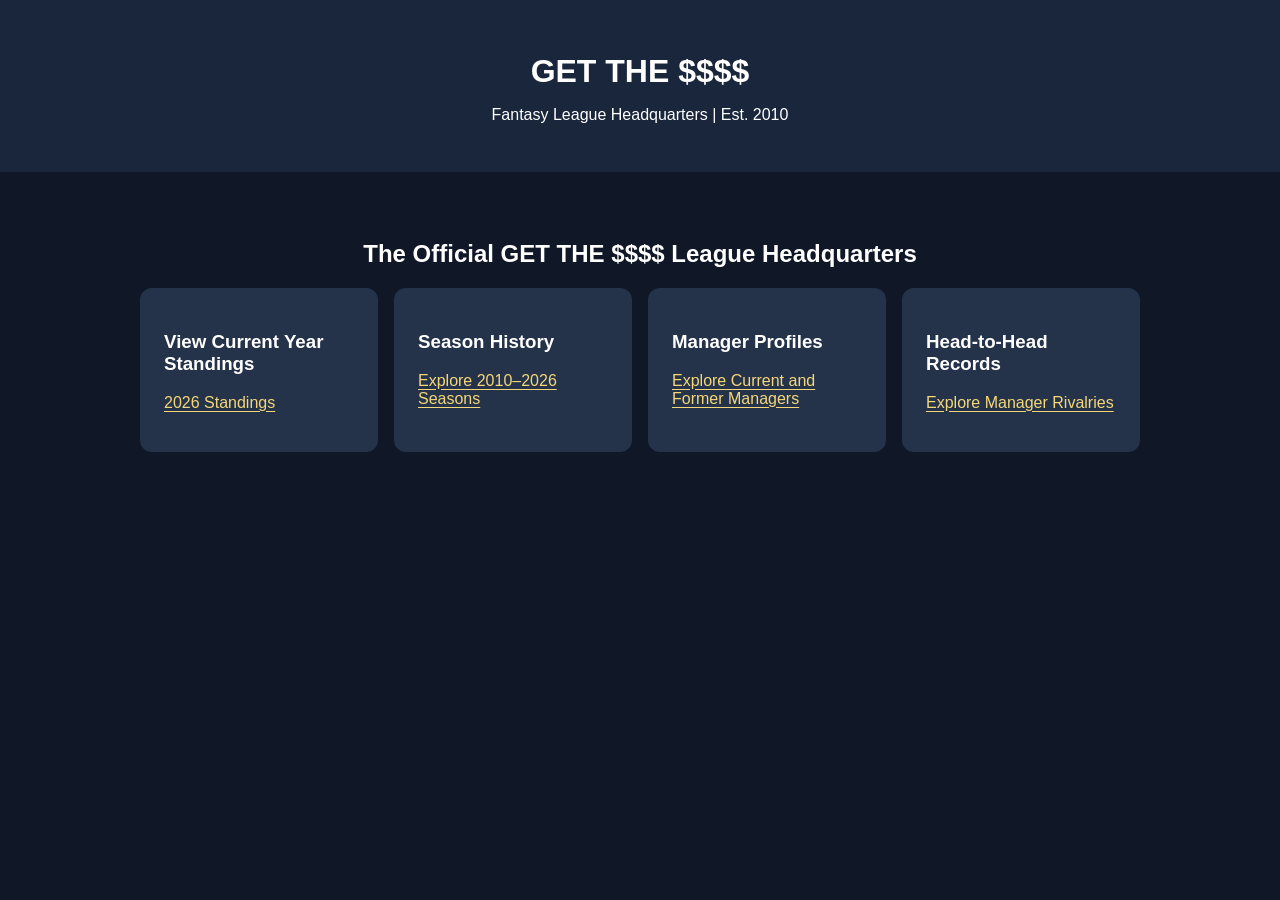
==== index.html @ 5e6793ff "Update index.html" ====
<!DOCTYPE html>
<html lang="en">
<head>
  <meta charset="UTF-8">
  <meta name="viewport" content="width=device-width, initial-scale=1">
  <title>GET THE $$$$ | League Headquarters</title>
  <style>
    body {
      margin: 0;
      background: #101827;
      color: white;
      font-family: Arial, sans-serif;
    }
    header {
      background: #19263b;
      padding: 32px;
      text-align: center;
    }
    h1 { margin-bottom: 8px; }
    main {
      max-width: 1000px;
      margin: 32px auto;
      padding: 16px;
    }
    .cards {
      display: grid;
      grid-template-columns: repeat(auto-fit, minmax(220px, 1fr));
      gap: 16px;
    }
    .card {
      background: #24334a;
      padding: 24px;
      border-radius: 12px;
    }
      a,
a:visited {
  color: #f5d77a;
  text-decoration: underline;
  text-underline-offset: 3px;
}

a:hover,
a:focus-visible {
  color: #ffffff;
}

a:focus-visible {
  outline: 2px solid #f5d77a;
  outline-offset: 4px;
}
  </style>
</head>
<body>
  <header>
    <h1>GET THE $$$$</h1>
    <p>Fantasy League Headquarters | Est. 2010</p>
  </header>

  <main>
    <h2 style="text-align: center;">
  The Official GET THE $$$$ League Headquarters
</h2>
    <div class="cards">
      <div class="card">
        <h3>View Current Year Standings</h3>
        <p><a href="./standings.html">2026 Standings</a></p>
      </div>
      <div class="card">
        <h3>Season History</h3>
        <p><a href="./history.html">Explore 2010–2026 Seasons</a></p>
      </div>
      <div class="card">
        <h3>Manager Profiles</h3>
        <p><a href="./managers.html">Explore Current and Former Managers</a></p>
      </div>
      <div class="card">
        <h3>Head-to-Head Records</h3>
        <p><a href="./h2h.html">Explore Manager Rivalries</a></p>
      </div>
    </div>
  </main>
</body>
</html>
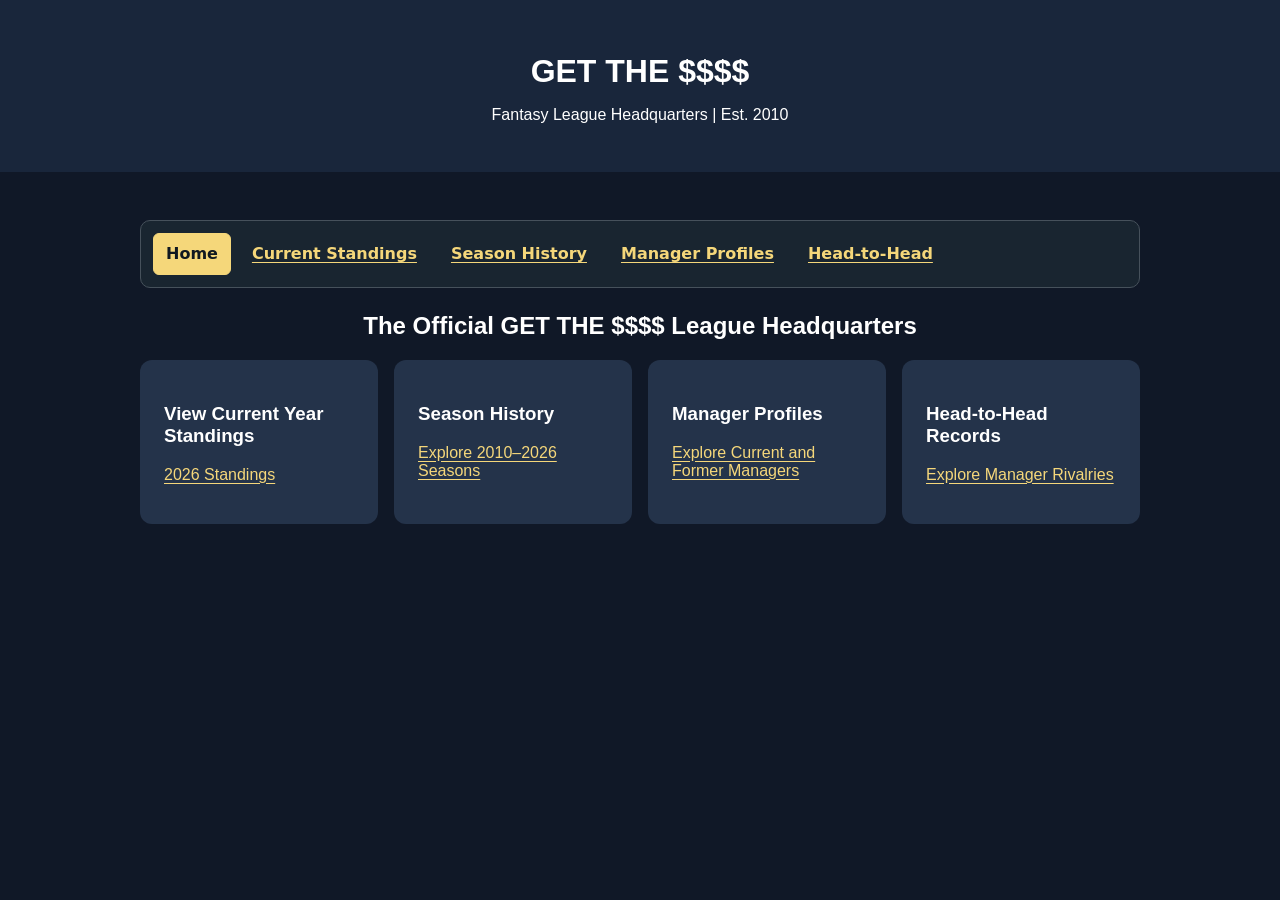
==== commit 687336c8: "Update index.html" ====
--- a/index.html
+++ b/index.html
@@ -50,6 +50,8 @@
   outline-offset: 4px;
 }
   </style>
+  <link rel="stylesheet" href="./navigation.css">
+<script src="./navigation.js" defer></script>
 </head>
 <body>
   <header>
@@ -58,6 +60,13 @@
   </header>
 
   <main>
+    <nav class="league-nav" aria-label="League pages">
+  <a href="./">Home</a>
+  <a href="./standings.html">Current Standings</a>
+  <a href="./history.html">Season History</a>
+  <a href="./managers.html">Manager Profiles</a>
+  <a href="./h2h.html">Head-to-Head</a>
+</nav>
     <h2 style="text-align: center;">
   The Official GET THE $$$$ League Headquarters
 </h2>
--- a/navigation.css
+++ b/navigation.css
@@ -0,0 +1,38 @@
+/* Shared navigation for every League Headquarters page. */
+.league-nav {
+  display: flex;
+  flex-wrap: wrap;
+  gap: 8px;
+  margin: 0 0 24px;
+  padding: 12px;
+  border: 1px solid #46515b;
+  border-radius: 10px;
+  background: #192530;
+  text-align: left;
+}
+.league-nav a,
+.league-nav a:visited {
+  display: block;
+  padding: 8px 12px;
+  border: 1px solid transparent;
+  border-radius: 6px;
+  color: #f5d77a;
+  font: 600 16px/1.5 system-ui, sans-serif;
+  text-decoration: underline;
+  text-underline-offset: 3px;
+}
+.league-nav a:hover {
+  color: #ffffff;
+  background: #25323e;
+}
+.league-nav a[aria-current="page"],
+.league-nav a[aria-current="page"]:visited {
+  color: #101820;
+  background: #f5d77a;
+  border-color: #f5d77a;
+  text-decoration: none;
+}
+.league-nav a:focus-visible {
+  outline: 2px solid #ffffff;
+  outline-offset: 3px;
+}
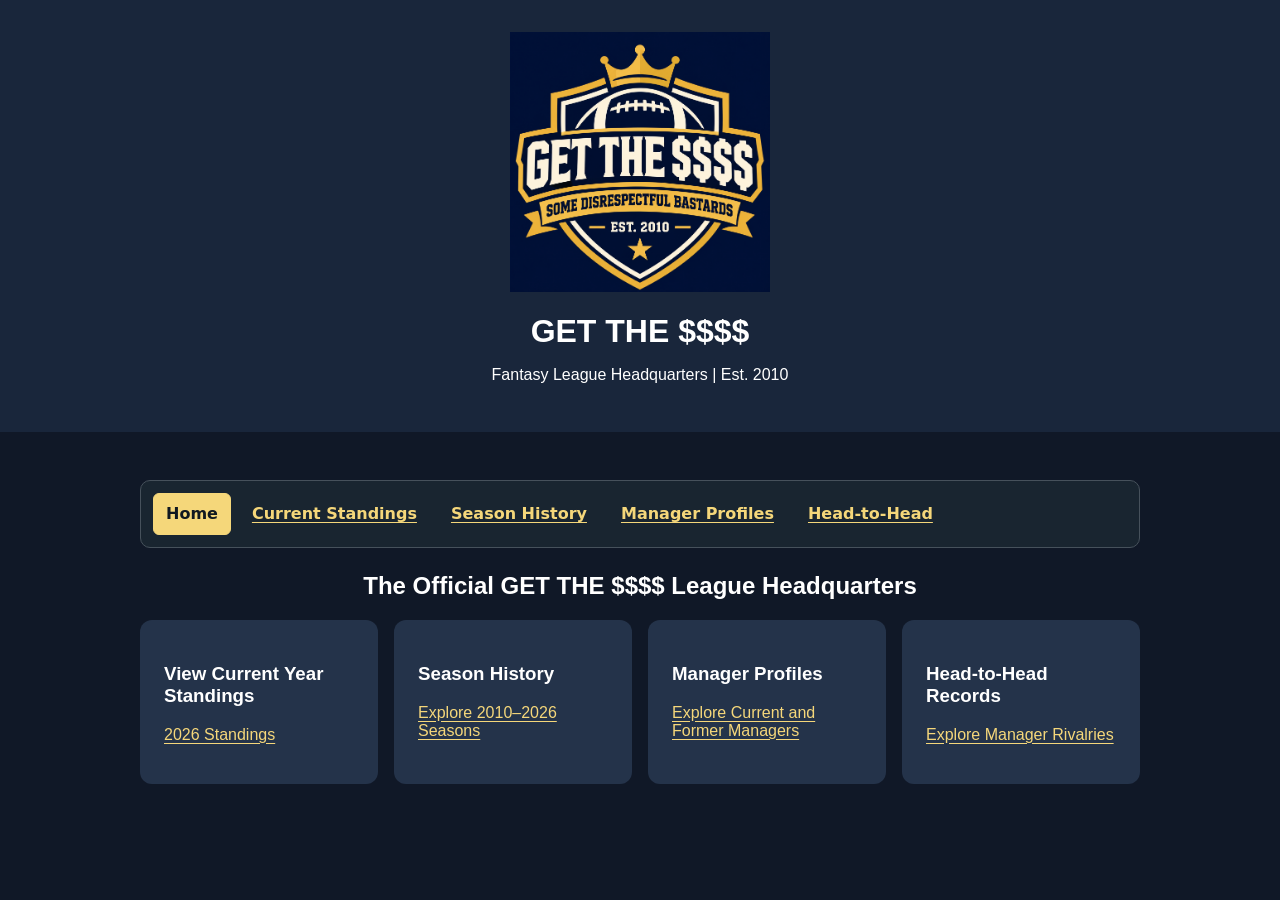
==== commit 46912491: "Update index.html" ====
--- a/index.html
+++ b/index.html
@@ -49,12 +49,24 @@
   outline: 2px solid #f5d77a;
   outline-offset: 4px;
 }
+ .league-crest {
+  display: block;
+  width: min(260px, 70vw);
+  height: auto;
+  margin: 0 auto 20px;
+}
   </style>
   <link rel="stylesheet" href="./navigation.css">
 <script src="./navigation.js" defer></script>
 </head>
 <body>
   <header>
+    
+    <img
+  class="league-crest"
+  src="./league-crest.png"
+  alt="GET THE $$$$ — Some Disrespectful Bastards — Est. 2010"
+>
     <h1>GET THE $$$$</h1>
     <p>Fantasy League Headquarters | Est. 2010</p>
   </header>
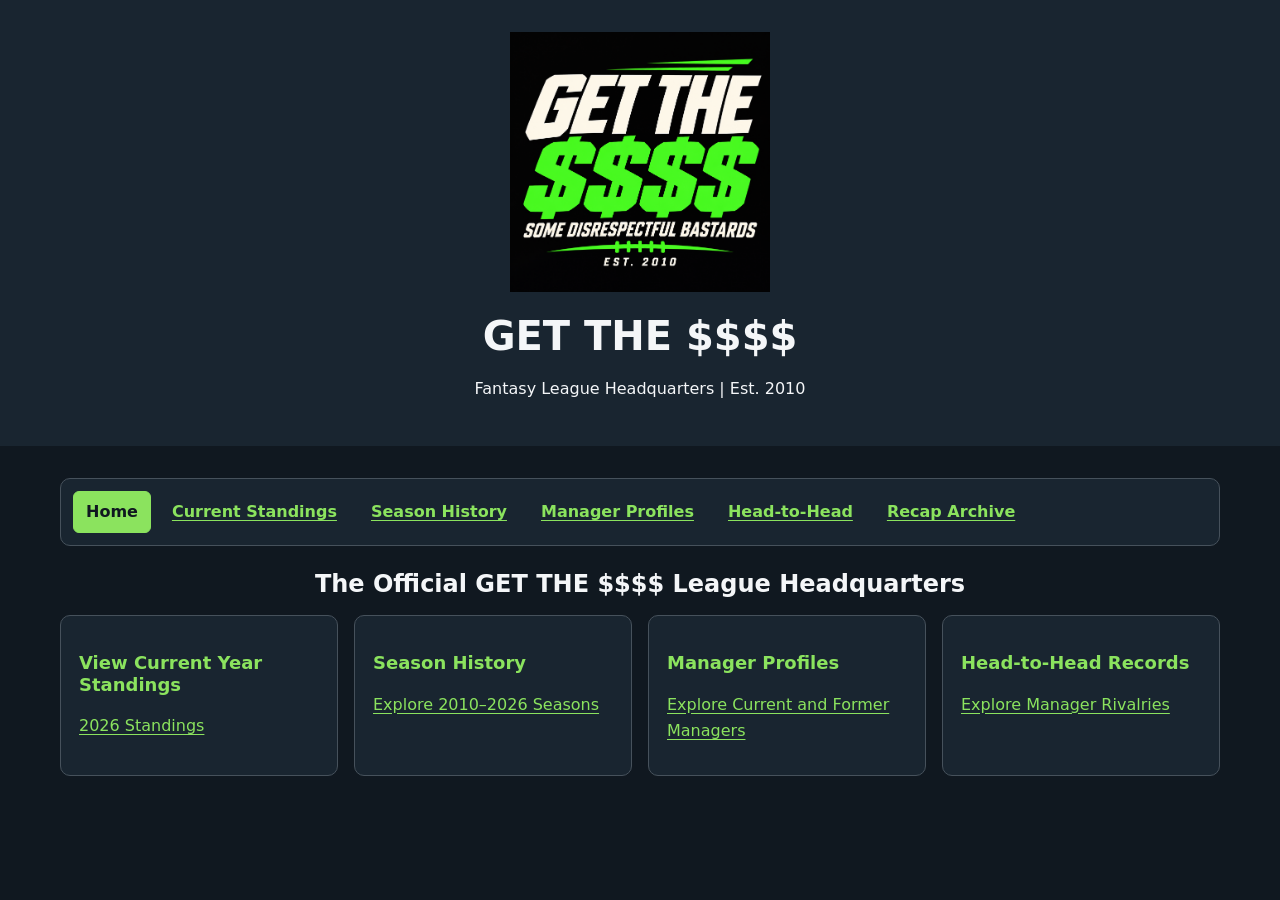
==== commit b394b7c4: "Update index.html" ====
--- a/index.html
+++ b/index.html
@@ -58,6 +58,7 @@
   </style>
   <link rel="stylesheet" href="./navigation.css">
 <script src="./navigation.js" defer></script>
+<link rel="stylesheet" href="./site.css">
 </head>
 <body>
   <header>
--- a/site.css
+++ b/site.css
@@ -0,0 +1,150 @@
+/* GET THE $$$$ — shared presentation.
+   Load AFTER each page's existing styles and navigation.css.
+   Start future site-wide changes with the variables below. */
+:root {
+  color-scheme: dark;
+  --league-bg: #101820;
+  --league-surface: #192530;
+  --league-surface-raised: #25323e;
+  --league-text: #f4f6f8;
+  --league-muted: #c1cbd3;
+  --league-accent: #8be35e;
+  --league-border: #46515b;
+  --league-focus: #ffffff;
+  --league-secondary-chart: #8fc7f4;
+  --league-width: 1200px;
+  --league-radius: 10px;
+  --league-gap: 16px;
+  --league-font: system-ui, -apple-system, BlinkMacSystemFont, "Segoe UI", sans-serif;
+}
+
+*, *::before, *::after { box-sizing: border-box; }
+body {
+  margin: 0;
+  background: var(--league-bg);
+  color: var(--league-text);
+  font: 16px/1.65 var(--league-font);
+}
+main {
+  width: 100%;
+  max-width: var(--league-width);
+  margin: 0 auto;
+  padding: 32px 20px 48px;
+}
+body > header {
+  padding: 32px 20px;
+  background: var(--league-surface);
+  color: var(--league-text);
+  text-align: center;
+}
+h1, h2, h3 { line-height: 1.2; }
+h1 { font-size: clamp(2rem, 4vw, 2.5rem); margin: 20px 0 16px; }
+h2 { font-size: 1.5rem; margin: 24px 0 16px; }
+h3 { font-size: 1.125rem; }
+p { margin: 12px 0; }
+.eyebrow {
+  color: var(--league-accent);
+  font-size: .9rem;
+  font-weight: 800;
+  letter-spacing: .08em;
+}
+a, a:visited { color: var(--league-accent); text-underline-offset: 3px; }
+a:hover, a:focus-visible { color: var(--league-text); }
+a:focus-visible, button:focus-visible, select:focus-visible,
+input:focus-visible, [tabindex="0"]:focus-visible {
+  outline: 2px solid var(--league-focus);
+  outline-offset: 4px;
+}
+footer, figcaption, .subtext, .muted,
+#load-status, #status, #search-results, #participation, #current-season, #season-notes {
+  color: var(--league-muted);
+  font-style: italic;
+}
+footer { margin-top: 28px; }
+label, #season-summary { font-weight: 700; }
+select, input[type="search"] {
+  display: block;
+  max-width: 100%;
+  padding: 10px 12px;
+  margin: 6px 0 20px;
+  border: 1px solid #aab7c4;
+  border-radius: 6px;
+  background: var(--league-surface-raised);
+  color: var(--league-text);
+  font: inherit;
+}
+input[type="search"] { width: 100%; max-width: 460px; }
+input[type="search"]::placeholder { color: var(--league-muted); }
+.controls, .archive-controls { display: flex; flex-wrap: wrap; gap: 20px; }
+.cards {
+  display: grid;
+  grid-template-columns: repeat(auto-fit, minmax(min(190px, 100%), 1fr));
+  gap: var(--league-gap);
+}
+.card, .bracket-chart {
+  background: var(--league-surface);
+  border: 1px solid var(--league-border);
+  border-radius: var(--league-radius);
+}
+.card { padding: 18px; }
+.card h3, .value, #champions { color: var(--league-accent); }
+.value { display: block; font-size: 1.6rem; font-weight: 800; }
+.scroll {
+  overflow-x: auto;
+  border: 1px solid var(--league-border);
+  border-radius: var(--league-radius);
+}
+table { width: 100%; border-collapse: collapse; white-space: nowrap; }
+caption { padding: 16px; text-align: left; font-weight: 700; }
+th, td { padding: 12px 16px; border-top: 1px solid #38434d; text-align: left; }
+thead { background: var(--league-surface-raised); }
+tbody tr:nth-child(even) { background: var(--league-surface); }
+.number { font-variant-numeric: tabular-nums; }
+/* Preserve red/green checkerboard result colors; only the selected outline changes. */
+.checkerboard button[aria-pressed="true"] {
+  outline: 3px solid var(--league-accent);
+  outline-offset: -3px;
+}
+.playoffs, .fill { background: var(--league-accent); }
+.sacko, .fill.blue { background: var(--league-secondary-chart); }
+.season-chips li { border-left-color: var(--league-accent); }
+.season-chips li.sacko-season { border-left-color: var(--league-secondary-chart); }
+.hero { border-top-color: var(--league-accent); }
+.art-corrections { border-left-color: var(--league-accent); }
+
+/* Shared navigation layout and theme, including the current page. */
+.league-nav {
+  display: flex;
+  flex-wrap: wrap;
+  gap: 8px;
+  margin: 0 0 24px;
+  padding: 12px;
+  border: 1px solid var(--league-border);
+  border-radius: var(--league-radius);
+  background: var(--league-surface);
+  text-align: left;
+}
+.league-nav a, .league-nav a:visited {
+  display: block;
+  padding: 8px 12px;
+  border: 1px solid transparent;
+  border-radius: 6px;
+  color: var(--league-accent);
+  font: 600 16px/1.5 var(--league-font);
+  text-decoration: underline;
+  text-underline-offset: 3px;
+}
+.league-nav a:hover { color: var(--league-text); background: var(--league-surface-raised); }
+.league-nav a[aria-current="page"], .league-nav a[aria-current="page"]:visited {
+  color: var(--league-bg);
+  background: var(--league-accent);
+  border-color: var(--league-accent);
+  text-decoration: none;
+}
+.league-nav a:focus-visible { outline: 2px solid var(--league-focus); outline-offset: 3px; }
+@media (max-width: 600px) {
+  main { padding: 24px 16px 36px; }
+  .league-nav { padding: 8px; gap: 4px; }
+  .league-nav a, .league-nav a:visited { padding: 8px 10px; }
+  .controls, .archive-controls { gap: 12px; }
+}
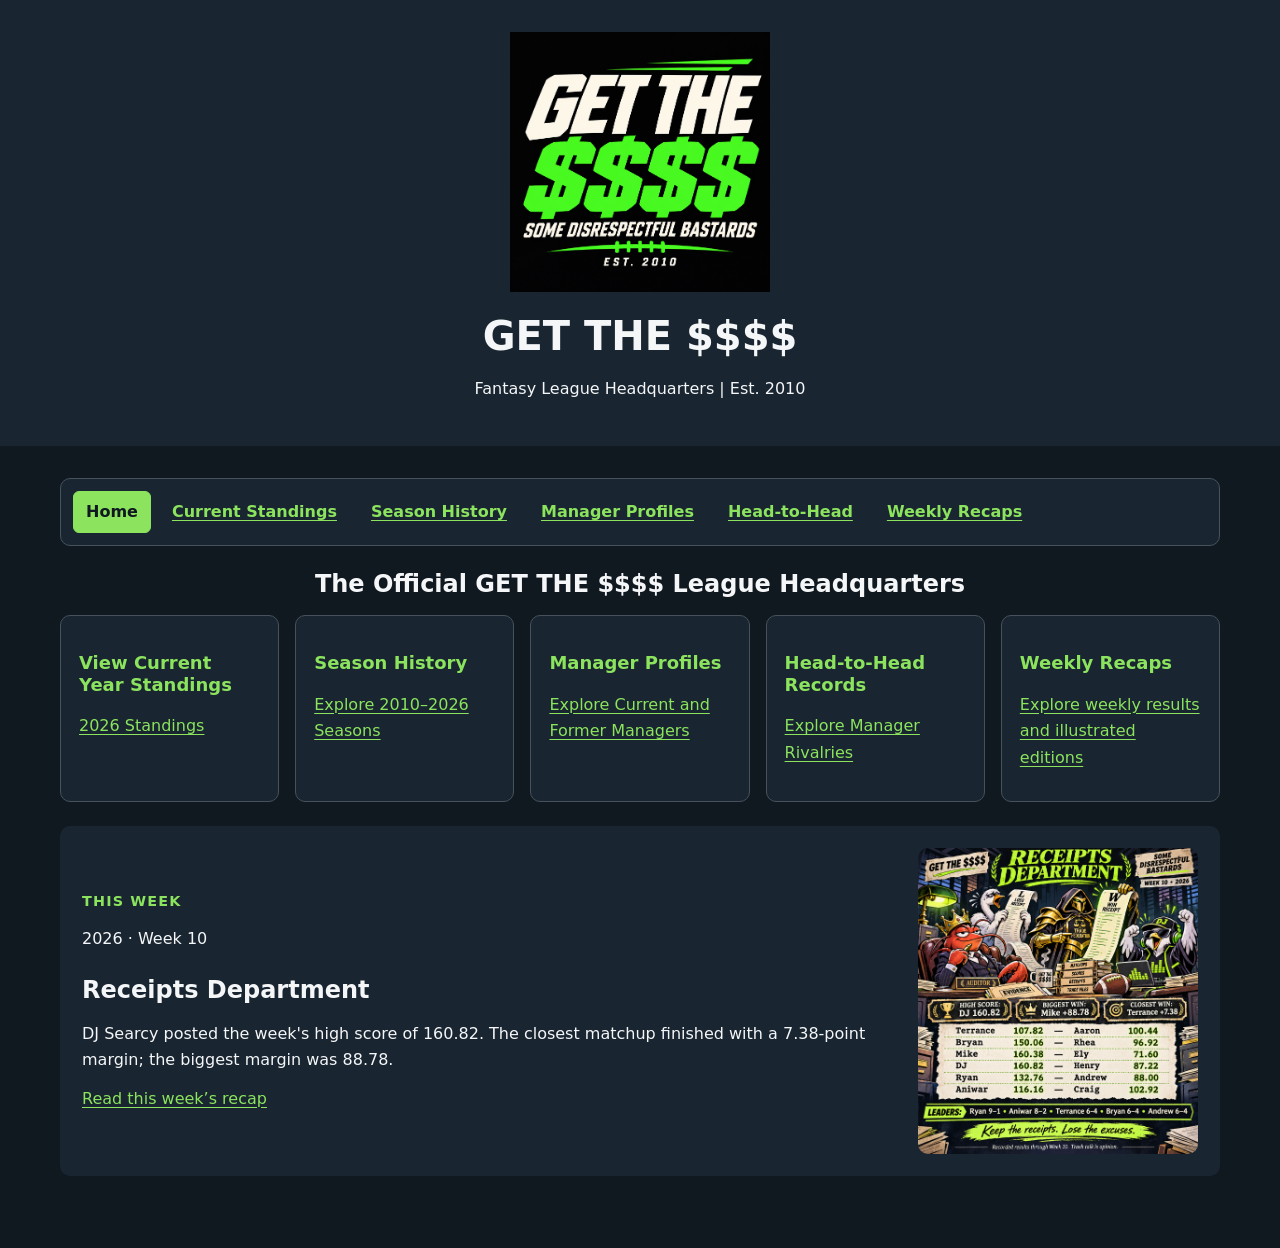
==== commit de8078b1: "Upgrade weekly recaps with Sleeper awards, transactions, sharing, and corrected artwork" ====
--- a/index.html
+++ b/index.html
@@ -58,7 +58,9 @@
   </style>
   <link rel="stylesheet" href="./navigation.css">
 <script src="./navigation.js" defer></script>
+<script src="./home-recap.js" defer></script>
 <link rel="stylesheet" href="./site.css">
+<link rel="icon" type="image/svg+xml" href="./favicon.svg">
 </head>
 <body>
   <header>
@@ -79,6 +81,7 @@
   <a href="./history.html">Season History</a>
   <a href="./managers.html">Manager Profiles</a>
   <a href="./h2h.html">Head-to-Head</a>
+  <a href="./recaps.html">Weekly Recaps</a>
 </nav>
     <h2 style="text-align: center;">
   The Official GET THE $$$$ League Headquarters
@@ -100,7 +103,11 @@
         <h3>Head-to-Head Records</h3>
         <p><a href="./h2h.html">Explore Manager Rivalries</a></p>
       </div>
+      <div class="card"><h3>Weekly Recaps</h3><p><a href="./recaps.html">Explore weekly results and illustrated editions</a></p></div>
     </div>
+    <!-- THIS-WEEK-START -->
+<section class="this-week" id="this-week" aria-label="This week in the league"><div><p class="eyebrow">THIS WEEK</p><p data-week-label>2026 · Week 10</p><h2 data-headline>Receipts Department</h2><p data-story>DJ Searcy posted the week&#x27;s high score of 160.82. The closest matchup finished with a 7.38-point margin; the biggest margin was 88.78.</p><p><a href="./recaps.html?year=2026&amp;week=10">Read this week’s recap</a></p></div><img src="./recap-week-10-2026.png" alt="Week 10 Receipts Department illustrated recap: league mascots in a sports auditing office, six verified matchups, DJ’s 160.82 high score, Mike’s 88.78-point biggest win, and Terrance’s 7.38-point closest win." loading="lazy"></section>
+    <!-- THIS-WEEK-END -->
   </main>
 </body>
 </html>
--- a/site.css
+++ b/site.css
@@ -95,6 +95,26 @@
   border-radius: var(--league-radius);
 }
 table { width: 100%; border-collapse: collapse; white-space: nowrap; }
+th { white-space: normal; overflow-wrap: normal; }
+#recap-article table, #saved-recap-fallback table { white-space: normal; }
+.columns > * { min-width: 0; }
+.scroll { max-width: 100%; }
+#recap-article td, #saved-recap-fallback td { vertical-align: top; }
+#recap-article .cards, #position-awards-group { margin-bottom: 24px; }
+#weekly-awards { grid-template-columns: repeat(4,minmax(0,1fr)); }
+.movement-up { color: var(--league-accent); }
+.movement-down { color: #ffb1b1; }
+@media (max-width: 950px) { #weekly-awards { grid-template-columns: repeat(2,minmax(0,1fr)); } }
+@media (max-width: 480px) { #weekly-awards { grid-template-columns: 1fr; } }
+summary { font-weight: 700; padding: 12px 0; }
+.transaction-table { white-space: normal; }
+.transaction-table td { vertical-align: top; }
+.transaction-table td:first-child { width: 36%; }
+.transaction-table p { margin: 4px 0; }
+.this-week { margin: 24px 0; padding: 22px; background: var(--league-surface); border-radius: var(--league-radius); display: grid; grid-template-columns: minmax(0,1fr) minmax(180px,280px); gap: 24px; align-items: center; }
+.this-week img { width: 100%; height: auto; border-radius: var(--league-radius); }
+button { background: var(--league-surface-raised); color: var(--league-text); border: 1px solid var(--league-border); border-radius: 6px; padding: 10px 14px; font: inherit; }
+@media (max-width: 600px) { .this-week { grid-template-columns: 1fr; } th, td { padding: 10px 8px; } }
 caption { padding: 16px; text-align: left; font-weight: 700; }
 th, td { padding: 12px 16px; border-top: 1px solid #38434d; text-align: left; }
 thead { background: var(--league-surface-raised); }
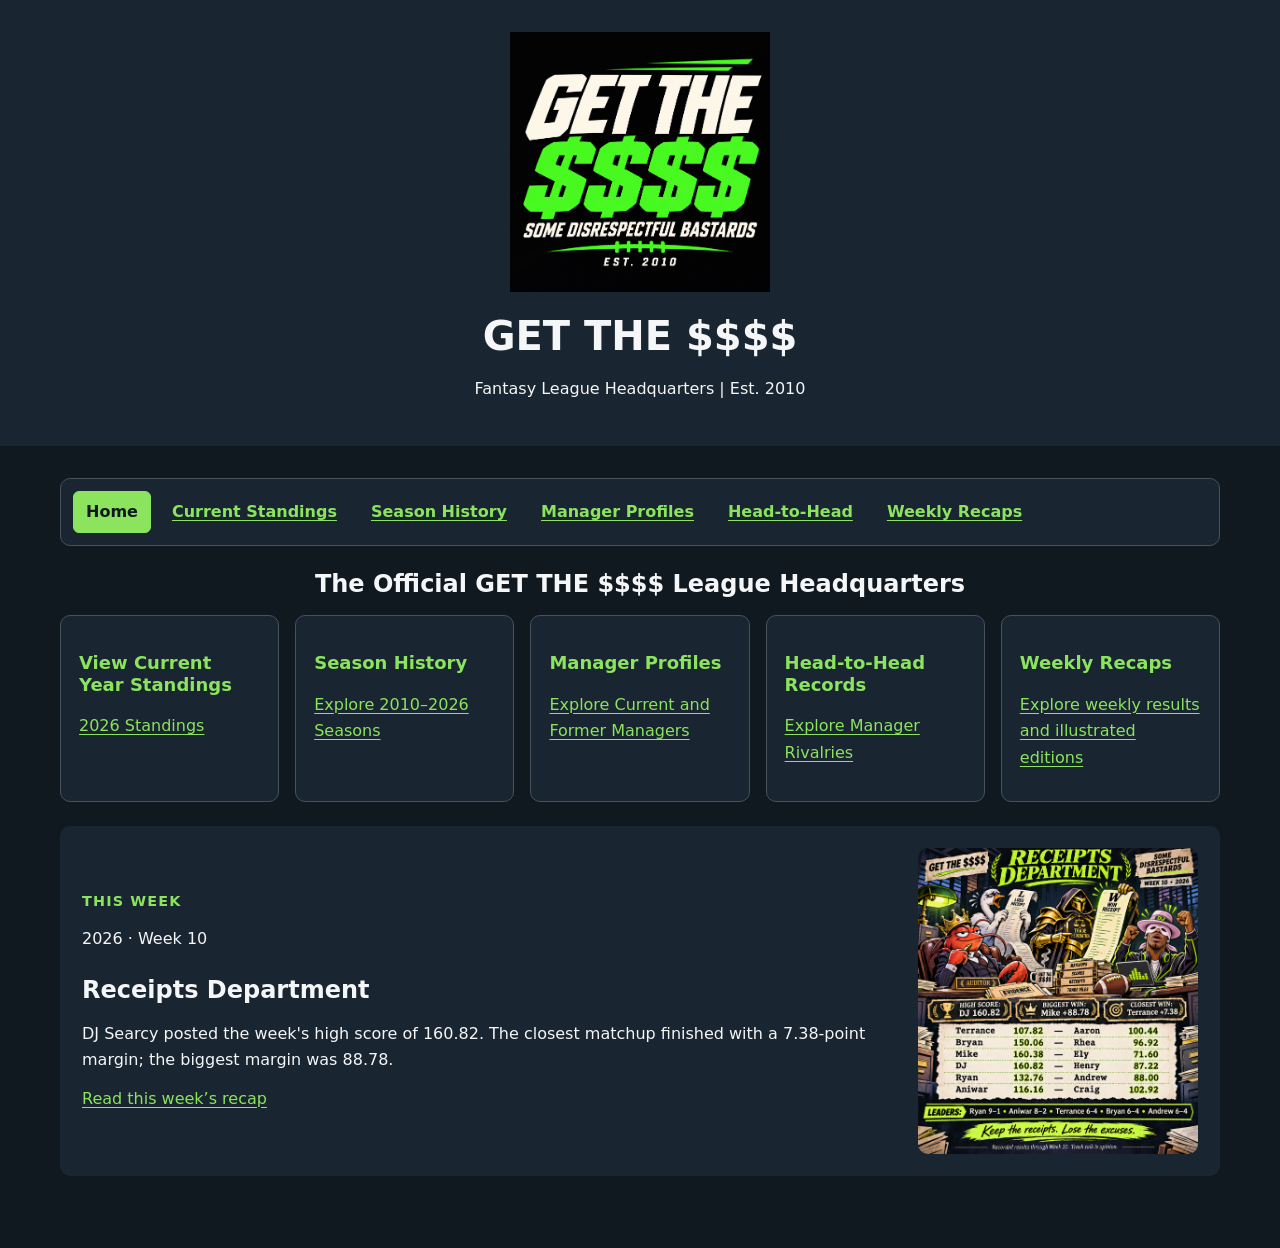
==== commit 5fdc5ea6: "Update DJ likeness in Week 10 illustrated edition" ====
--- a/index.html
+++ b/index.html
@@ -106,7 +106,7 @@
       <div class="card"><h3>Weekly Recaps</h3><p><a href="./recaps.html">Explore weekly results and illustrated editions</a></p></div>
     </div>
     <!-- THIS-WEEK-START -->
-<section class="this-week" id="this-week" aria-label="This week in the league"><div><p class="eyebrow">THIS WEEK</p><p data-week-label>2026 · Week 10</p><h2 data-headline>Receipts Department</h2><p data-story>DJ Searcy posted the week&#x27;s high score of 160.82. The closest matchup finished with a 7.38-point margin; the biggest margin was 88.78.</p><p><a href="./recaps.html?year=2026&amp;week=10">Read this week’s recap</a></p></div><img src="./recap-week-10-2026.png" alt="Week 10 Receipts Department illustrated recap: league mascots in a sports auditing office, six verified matchups, DJ’s 160.82 high score, Mike’s 88.78-point biggest win, and Terrance’s 7.38-point closest win." loading="lazy"></section>
+<section class="this-week" id="this-week" aria-label="This week in the league"><div><p class="eyebrow">THIS WEEK</p><p data-week-label>2026 · Week 10</p><h2 data-headline>Receipts Department</h2><p data-story>DJ Searcy posted the week&#x27;s high score of 160.82. The closest matchup finished with a 7.38-point margin; the biggest margin was 88.78.</p><p><a href="./recaps.html?year=2026&amp;week=10">Read this week’s recap</a></p></div><img src="./recap-week-10-2026.png?v=Week%2010%20Receipts%20Department%3A%20DJ%20as%20R.%20Kelly%20in%20a%20pale%20Zorro-style%20mask%20and%20pink%20hat%3B%20the%20six%20verified%20matchups%20and%20weekly%20awards%20remain%20unchanged." alt="Week 10 Receipts Department: DJ as R. Kelly in a pale Zorro-style mask and pink hat; the six verified matchups and weekly awards remain unchanged." loading="lazy"></section>
     <!-- THIS-WEEK-END -->
   </main>
 </body>
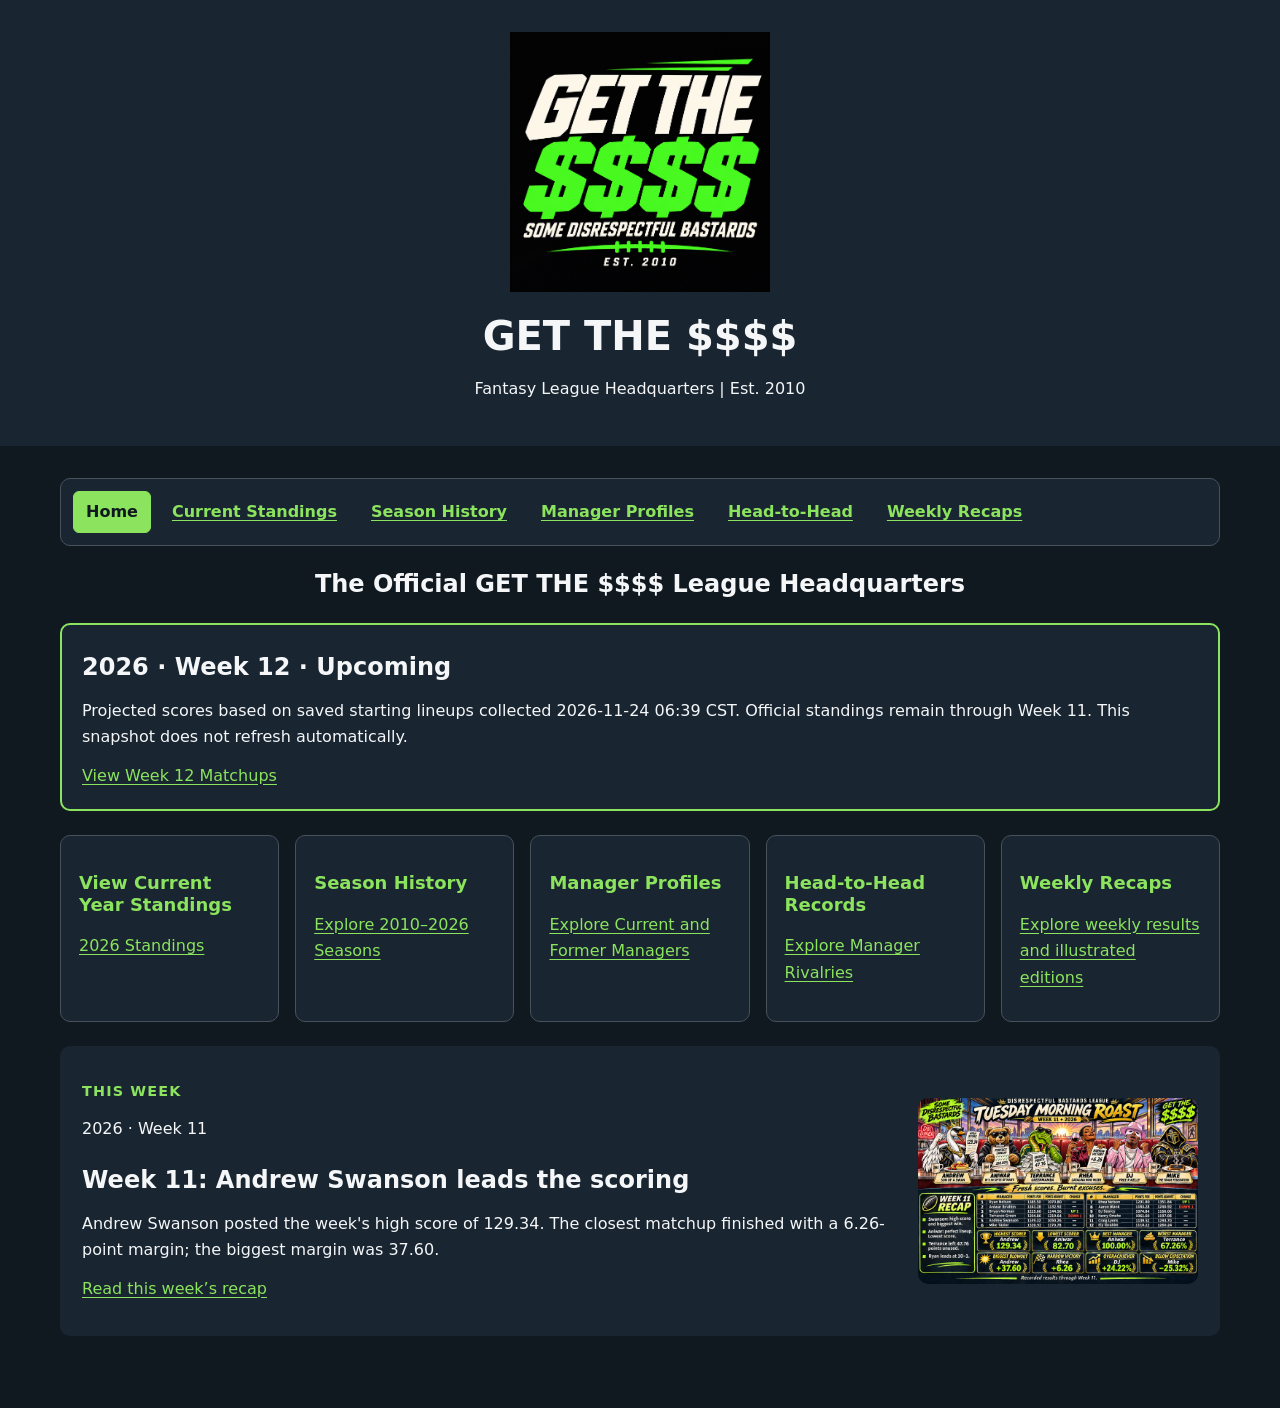
==== commit 43a404e6: "Publish reviewed Week 11 recap and league snapshot" ====
--- a/index.html
+++ b/index.html
@@ -57,11 +57,11 @@
 }
   </style>
   <link rel="stylesheet" href="./navigation.css">
-<script src="./navigation.js" defer></script>
+<script src="./presentation.js" defer></script><script src="./navigation.js" defer></script>
 <script src="./home-recap.js" defer></script>
 <link rel="stylesheet" href="./site.css">
 <link rel="icon" type="image/svg+xml" href="./favicon.svg">
-</head>
+<script src="./in-progress.js" defer></script></head>
 <body>
   <header>
     
@@ -86,7 +86,7 @@
     <h2 style="text-align: center;">
   The Official GET THE $$$$ League Headquarters
 </h2>
-    <div class="cards">
+    <div id="current-week-snapshot" data-compact="true"></div><div class="cards">
       <div class="card">
         <h3>View Current Year Standings</h3>
         <p><a href="./standings.html">2026 Standings</a></p>
@@ -106,7 +106,7 @@
       <div class="card"><h3>Weekly Recaps</h3><p><a href="./recaps.html">Explore weekly results and illustrated editions</a></p></div>
     </div>
     <!-- THIS-WEEK-START -->
-<section class="this-week" id="this-week" aria-label="This week in the league"><div><p class="eyebrow">THIS WEEK</p><p data-week-label>2026 · Week 10</p><h2 data-headline>Receipts Department</h2><p data-story>DJ Searcy posted the week&#x27;s high score of 160.82. The closest matchup finished with a 7.38-point margin; the biggest margin was 88.78.</p><p><a href="./recaps.html?year=2026&amp;week=10">Read this week’s recap</a></p></div><img src="./recap-week-10-2026.png?v=Week%2010%20Receipts%20Department%3A%20DJ%20as%20R.%20Kelly%20in%20a%20pale%20Zorro-style%20mask%20and%20pink%20hat%3B%20the%20six%20verified%20matchups%20and%20weekly%20awards%20remain%20unchanged." alt="Week 10 Receipts Department: DJ as R. Kelly in a pale Zorro-style mask and pink hat; the six verified matchups and weekly awards remain unchanged." loading="lazy"></section>
+<section class="this-week" id="this-week" aria-label="This week in the league"><div><p class="eyebrow">THIS WEEK</p><p data-week-label>2026 · Week 11</p><h2 data-headline>Week 11: Andrew Swanson leads the scoring</h2><p data-story>Andrew Swanson posted the week&#x27;s high score of 129.34. The closest matchup finished with a 6.26-point margin; the biggest margin was 37.60.</p><p><a href="./recaps.html?year=2026&amp;week=11">Read this week’s recap</a></p></div><img src="./recap-week-11-2026.png?v=Tuesday%20Morning%20Roast%20%E2%80%94%20Week%2011%2C%202026%3A%20labeled%20award%20winners%20Andrew%2C%20Aniwar%2C%20Terrance%2C%20Rhea%2C%20DJ%20and%20Mike%2C%20with%20cumulative%20standings%20and%20eight%20weekly%20awards." alt="Tuesday Morning Roast — Week 11, 2026: labeled award winners Andrew, Aniwar, Terrance, Rhea, DJ and Mike, with cumulative standings and eight weekly awards." loading="lazy"></section>
     <!-- THIS-WEEK-END -->
   </main>
 </body>
--- a/site.css
+++ b/site.css
@@ -168,3 +168,14 @@
   .league-nav a, .league-nav a:visited { padding: 8px 10px; }
   .controls, .archive-controls { gap: 12px; }
 }
+
+
+.partial-week { margin:24px 0; padding:20px; background:var(--league-surface); border:2px solid var(--league-accent); border-radius:var(--league-radius); }
+.partial-week table { white-space:normal; }
+.partial-week h2 { margin-top:8px; }
+
+.movement-flat { color: #ffffff; }
+.movement-up { color: #8be35e; }
+.movement-down { color: #ff7575; }
+
+.review-banner { padding:12px 20px; background:#f5d77a; color:#101820; font-weight:750; text-align:center; } .review-banner a { color:#101820; }
